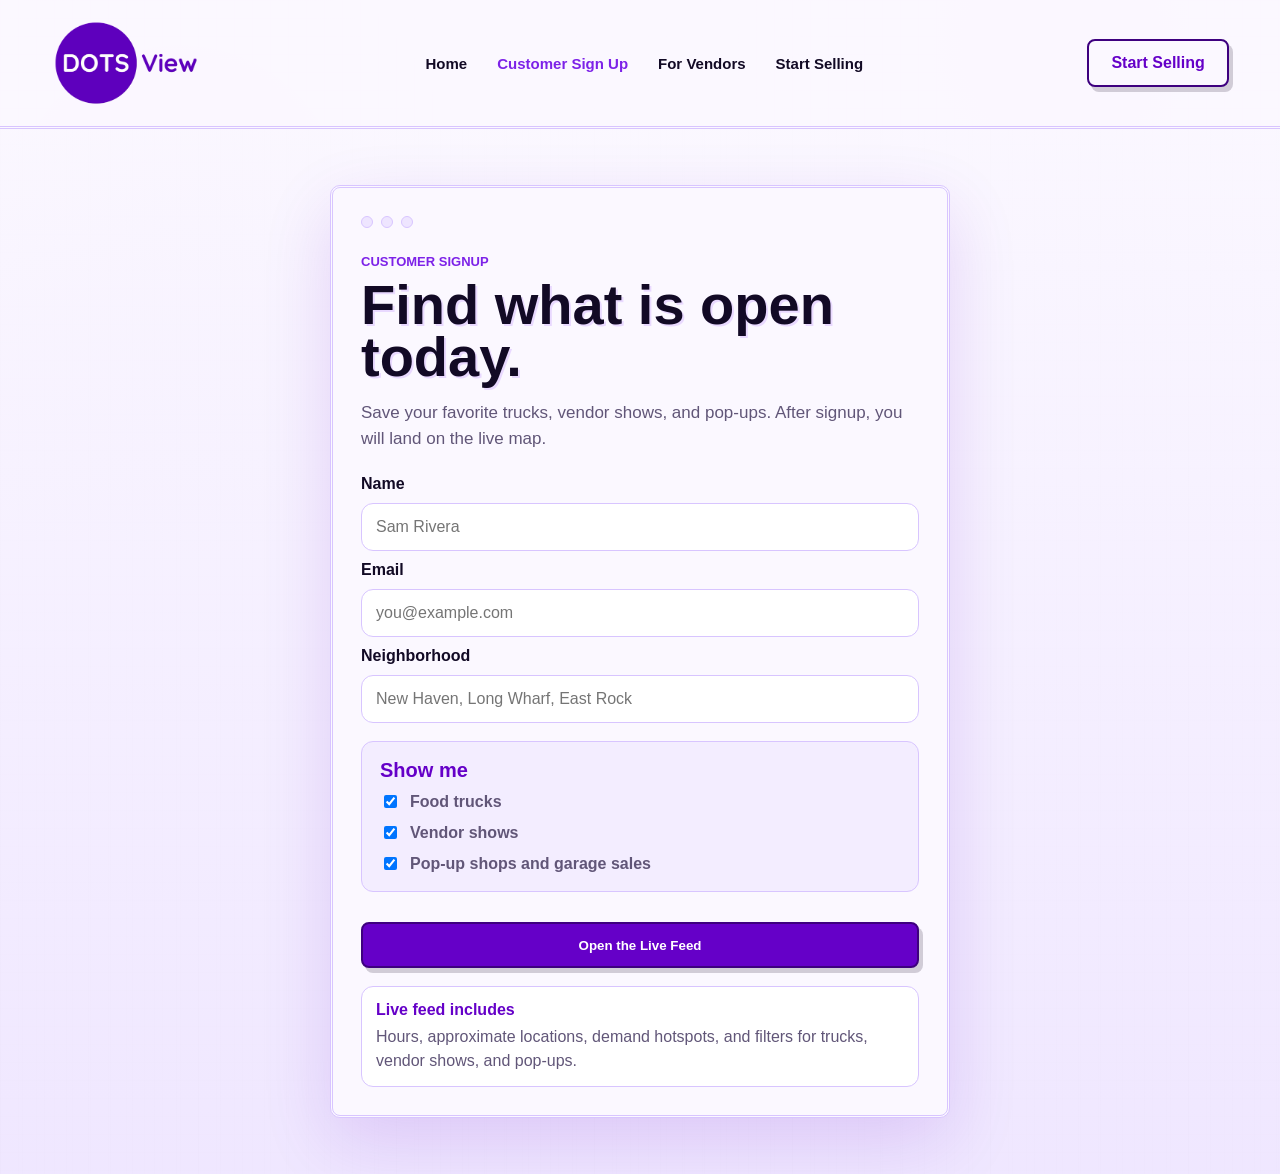
==== customer-signup.html @ 5122e617 "Add files via upload" ====
<!DOCTYPE html>
<html lang="en">
<head>
<meta charset="UTF-8">
<meta name="viewport" content="width=device-width, initial-scale=1.0">
<title>Customer Sign Up | Dots View</title>
<link rel="stylesheet" href="styles.css">
</head>
<body class="auth-page customer-signup-page">
<header>
<div class="wrap nav">
<a class="logo" href="index.html"><img src="logo.png" alt="Dots View logo"></a>
<nav>
<a href="index.html">Home</a>
<a class="active" href="customer-signup.html">Customer Sign Up</a>
<a href="vendor.html">For Vendors</a>
<a href="list-your-truck.html">Start Selling</a>
</nav>
<a class="btn" href="list-your-truck.html">Start Selling</a>
</div>
</header>

<main class="auth-shell customer-shell">
<section class="signin-window customer-window" aria-labelledby="customer-title">
<div class="window-bar">
<span></span>
<span></span>
<span></span>
</div>
<p class="eyebrow">Customer Signup</p>
<h1 id="customer-title">Find what is open today.</h1>
<p class="lead">Save your favorite trucks, vendor shows, and pop-ups. After signup, you will land on the live map.</p>

<form class="signin-form" action="livefeed.html" method="get">
<label for="customer-name">Name</label>
<input id="customer-name" name="customer-name" type="text" placeholder="Sam Rivera" required>

<label for="email">Email</label>
<input id="email" name="email" type="email" placeholder="you@example.com" required>

<label for="home-area">Neighborhood</label>
<input id="home-area" name="home-area" type="text" placeholder="New Haven, Long Wharf, East Rock">

<div class="form-section customer-prefs">
<h2>Show me</h2>
<label class="checkline"><input type="checkbox" name="wants-trucks" checked>Food trucks</label>
<label class="checkline"><input type="checkbox" name="wants-shows" checked>Vendor shows</label>
<label class="checkline"><input type="checkbox" name="wants-popups" checked>Pop-up shops and garage sales</label>
</div>

<button class="btn primary btn-block" type="submit">Open the Live Feed</button>
</form>

<div class="customer-preview">
<strong>Live feed includes</strong>
<span>Hours, approximate locations, demand hotspots, and filters for trucks, vendor shows, and pop-ups.</span>
</div>
</section>
</main>
</body>
</html>
---- styles.css ----
:root {
  --purple: #6500c8;
  --purple-2: #9c4dff;
  --ink: #120a25;
  --muted: #615678;
  --soft: #f7f2ff;
  --panel: #fff;
  --panel-soft: #eee5ff;
  --line: #d8c5ff;
  --cream: #fbf8ff;
  --green: #4b1fac;
  --lavender: #b185ff;
  --red: #7d22e8;
  --shadow-purple: rgba(101, 0, 200, .14);
  --shadow-dark: rgba(18, 10, 37, .18);
}

* { box-sizing: border-box; }
html { scroll-behavior: smooth; }
body {
  margin: 0;
  font-family: "Trebuchet MS", Arial, -apple-system, BlinkMacSystemFont, "Segoe UI", sans-serif;
  background:
    radial-gradient(circle at 14% 18%, rgba(101, 0, 200, .075), transparent 24%),
    radial-gradient(circle at 83% 4%, rgba(156, 77, 255, .08), transparent 28%),
    linear-gradient(90deg, rgba(18, 10, 37, .025) 1px, transparent 1px),
    linear-gradient(rgba(18, 10, 37, .02) 1px, transparent 1px),
    var(--soft);
  background-size: auto, auto, 18px 18px, 18px 18px, auto;
  color: var(--ink);
  overflow-x: hidden;
}
a {
  color: inherit;
  text-decoration: none;
}
.wrap {
  width: min(1180px, 92%);
  margin: auto;
}

header {
  position: sticky;
  top: 0;
  z-index: 10;
  background: rgba(251, 248, 255, .96);
  border-bottom: 3px double var(--line);
  padding: 18px 0;
}
.nav {
  display: flex;
  align-items: center;
  justify-content: space-between;
  gap: 24px;
}
.nav-actions {
  display: flex;
  align-items: center;
  gap: 10px;
}
.brand,
.logo,
.wordmark {
  display: flex;
  align-items: center;
}
.wordmark {
  color: var(--purple);
  font-size: 24px;
  font-weight: 900;
  letter-spacing: .04em;
  text-transform: uppercase;
}
.brand img,
.logo img {
  width: 150px;
  height: auto;
  display: block;
}
nav {
  display: flex;
  align-items: center;
  gap: 30px;
  color: var(--ink);
  font-size: 15px;
  font-weight: 700;
}
nav a {
  color: inherit;
  transition: color .2s ease;
}
nav a:hover,
nav a.active {
  color: var(--red);
}

.btn,
.cta,
.follow {
  display: inline-flex;
  align-items: center;
  justify-content: center;
  min-height: 46px;
  background: var(--purple);
  color: white;
  border: 2px solid #3e007f;
  border-radius: 8px;
  padding: 14px 22px;
  font-weight: 800;
  line-height: 1;
  box-shadow: 4px 5px 0 rgba(18, 10, 37, .18);
  transition: transform .2s ease, box-shadow .2s ease, background .2s ease;
}
.btn:hover,
.cta:hover,
.follow:hover {
  transform: translateY(-2px);
  box-shadow: 5px 7px 0 rgba(18, 10, 37, .16);
}
.btn:not(.primary) {
  background: var(--cream);
  color: var(--purple);
}
.actions {
  display: flex;
  flex-wrap: wrap;
  gap: 12px;
  margin-top: 28px;
}
.actions-center {
  justify-content: center;
}
.actions-left {
  justify-content: flex-start;
}

.hero {
  padding: 60px 0;
  background:
    linear-gradient(180deg, rgba(251, 248, 255, .96), rgba(238, 229, 255, .76)),
    repeating-linear-gradient(45deg, rgba(101, 0, 200, .04) 0 1px, transparent 1px 12px);
  border-bottom: 3px double var(--line);
}
.home-page .hero {
  text-align: center;
}
.grid,
.product {
  display: grid;
  grid-template-columns: 1.3fr .7fr;
  gap: 30px;
  align-items: start;
}
h1 {
  margin: 0;
  font-size: clamp(50px, 7vw, 68px);
  line-height: .92;
  font-weight: 900;
  letter-spacing: 0;
  text-shadow: 2px 2px 0 rgba(156, 77, 255, .18);
}
h1 span,
.grad {
  color: var(--red);
}
.lead {
  max-width: 650px;
  margin: 18px auto 0;
  color: var(--muted);
  font-size: 20px;
  line-height: 1.5;
}
.vendor-page .lead {
  margin-left: 0;
}
.badge {
  display: inline-flex;
  align-items: center;
  gap: 8px;
  margin-bottom: 20px;
  padding: 9px 14px;
  border: 2px solid var(--line);
  border-radius: 999px;
  background: var(--cream);
  color: var(--muted);
  font-size: 13px;
  font-weight: 800;
  box-shadow: 0 12px 34px var(--shadow-purple);
}
.pulse {
  width: 8px;
  height: 8px;
  border-radius: 50%;
  background: var(--green);
  box-shadow: 0 0 18px rgba(101, 0, 200, .55);
}

.cards,
.home-card-grid,
.band-grid {
  display: grid;
  gap: 18px;
}
.cards,
.home-card-grid {
  grid-template-columns: repeat(3, 1fr);
  margin-top: 25px;
}
.vendor-page .cards {
  grid-template-columns: repeat(4, minmax(0, 1fr));
}
.card {
  background: var(--cream);
  border: 2px solid var(--line);
  border-radius: 8px;
  padding: 24px;
  text-align: left;
  box-shadow: 7px 8px 0 rgba(18, 10, 37, .075);
}
.card:nth-child(2n) {
  transform: rotate(-.35deg);
}
.card:nth-child(3n) {
  transform: rotate(.35deg);
  background: #f4edff;
}
.card h2,
.card h3 {
  margin: 0 0 10px;
  font-weight: 900;
}
.card p {
  margin: 0;
  color: var(--muted);
  line-height: 1.6;
}
.price {
  display: inline-block;
  margin-top: 10px;
  background: var(--green);
  color: white;
  padding: 10px 14px;
  border-radius: 10px;
  font-weight: 900;
}
.plan-note {
  margin: 12px 0 0;
  color: var(--red);
  font-weight: 900;
}
ul {
  padding-left: 18px;
  line-height: 1.8;
}
.btn-block {
  display: flex;
  width: 100%;
  margin-top: 20px;
}

.auth-shell {
  min-height: calc(100vh - 83px);
  display: grid;
  place-items: center;
  padding: 56px 0;
  background:
    linear-gradient(180deg, rgba(251, 248, 255, .94), rgba(238, 229, 255, .86)),
    repeating-linear-gradient(90deg, rgba(18, 10, 37, .035) 0 1px, transparent 1px 22px);
}
.signin-window {
  width: min(520px, 92%);
  background: var(--cream);
  border: 3px double var(--line);
  border-radius: 10px;
  padding: 28px;
  box-shadow: 0 24px 70px var(--shadow-purple);
}
.window-bar {
  display: flex;
  gap: 8px;
  margin-bottom: 26px;
}
.window-bar span {
  width: 12px;
  height: 12px;
  border-radius: 50%;
  background: var(--panel-soft);
  border: 1px solid var(--line);
}
.eyebrow {
  margin: 0 0 10px;
  color: var(--red);
  font-size: 13px;
  font-weight: 900;
  text-transform: uppercase;
}
.signin-window h1,
.profile-hero h1 {
  font-size: clamp(40px, 6vw, 56px);
}
.signin-window .lead,
.profile-hero .lead {
  margin-left: 0;
  font-size: 17px;
}
.signin-form {
  display: grid;
  gap: 10px;
  margin-top: 24px;
}
.signin-form label {
  font-weight: 900;
}
.signin-form input[type="email"],
.signin-form input[type="password"],
.signin-form input[type="text"],
.signin-form input[type="tel"],
.signin-form select,
.signin-form textarea {
  width: 100%;
  border: 1px solid var(--line);
  border-radius: 12px;
  font: inherit;
  background: white;
  color: var(--ink);
}
.signin-form input[type="email"],
.signin-form input[type="password"],
.signin-form input[type="text"],
.signin-form input[type="tel"],
.signin-form select {
  min-height: 48px;
  padding: 0 14px;
}
.signin-form textarea {
  min-height: 112px;
  padding: 12px 14px;
  resize: vertical;
}
.form-row,
.checkline {
  display: flex;
  align-items: center;
  gap: 10px;
}
.form-row {
  justify-content: space-between;
  color: var(--muted);
  font-size: 14px;
  font-weight: 800;
}
.form-row a {
  color: var(--purple);
}
.auth-note {
  display: grid;
  gap: 4px;
  margin-top: 18px;
  border: 2px dashed rgba(101, 0, 200, .25);
  border-radius: 8px;
  background: var(--panel-soft);
  padding: 14px;
}
.auth-note span,
.auth-switch {
  color: var(--muted);
}
.auth-switch {
  margin: 18px 0 0;
  text-align: center;
  font-weight: 800;
}
.auth-switch a {
  color: var(--red);
}
.customer-shell {
  align-items: start;
}
.customer-window {
  width: min(620px, 92%);
}
.customer-prefs {
  margin-top: 8px;
}
.customer-prefs .checkline {
  color: var(--muted);
  font-weight: 900;
}
.customer-preview {
  display: grid;
  gap: 6px;
  margin-top: 18px;
  padding: 14px;
  border: 1px solid var(--line);
  border-radius: 12px;
  background: white;
}
.customer-preview strong {
  color: var(--purple);
}
.customer-preview span {
  color: var(--muted);
  line-height: 1.45;
}
.list-truck-shell {
  align-items: start;
}
.list-truck-window {
  width: min(920px, 92%);
}
.list-truck-form {
  gap: 18px;
}
.form-section {
  display: grid;
  gap: 12px;
  padding: 18px;
  background: rgba(238, 229, 255, .58);
  border: 1px solid var(--line);
  border-radius: 12px;
}
.form-section h2 {
  margin: 0;
  color: var(--purple);
  font-size: 20px;
  line-height: 1;
}
.form-grid {
  display: grid;
  grid-template-columns: repeat(2, minmax(0, 1fr));
  gap: 12px 14px;
}
.form-grid > div {
  display: grid;
  gap: 8px;
}
.agreement {
  align-items: flex-start;
  padding: 14px;
  background: var(--cream);
  border: 1px dashed rgba(101, 0, 200, .28);
  border-radius: 12px;
  color: var(--muted);
  font-size: 14px;
  line-height: 1.45;
}
.type-grid {
  display: grid;
  grid-template-columns: repeat(3, 1fr);
  gap: 12px;
}
.type-card {
  position: relative;
  display: grid;
  gap: 7px;
  min-height: 142px;
  padding: 16px;
  border: 1px solid var(--line);
  border-radius: 12px;
  background: white;
  cursor: pointer;
  box-shadow: 0 10px 24px rgba(18, 10, 37, .06);
}
.type-card input {
  position: absolute;
  inset: 12px 12px auto auto;
}
.type-card:has(input:checked) {
  border-color: var(--purple);
  box-shadow: 0 0 0 3px rgba(101, 0, 200, .12), 0 14px 30px rgba(101, 0, 200, .12);
}
.type-dot,
.legend-dot {
  display: inline-block;
  width: 18px;
  height: 18px;
  border-radius: 50%;
  border: 2px solid white;
  box-shadow: 0 4px 10px rgba(18, 10, 37, .18);
}
.type-card strong {
  color: var(--ink);
  font-size: 18px;
}
.type-card small {
  color: var(--muted);
  line-height: 1.45;
}
.truck-type .type-dot,
.truck-dot { background: var(--purple); }
.show-type .type-dot,
.show-dot { background: #b185ff; }
.popup-type .type-dot,
.popup-dot {
  background: white;
  border-color: #d7c8f5;
}
.profile-shell {
  padding: 56px 0;
}
.profile-hero {
  display: grid;
  grid-template-columns: 1fr 280px;
  gap: 24px;
  align-items: center;
  margin-bottom: 24px;
}
.status-panel {
  background: var(--cream);
  border: 2px solid var(--line);
  border-radius: 8px;
  padding: 24px;
  box-shadow: 0 12px 40px var(--shadow-purple);
}
.status-panel strong,
.status-panel span {
  display: block;
}
.status-panel span {
  margin-top: 8px;
  color: var(--muted);
}
.status-dot {
  width: 18px;
  height: 18px;
  border-radius: 50%;
  margin-bottom: 18px;
  background: var(--purple-2);
  box-shadow: 0 0 0 10px rgba(156, 77, 255, .14);
}
.live-dot {
  background: var(--purple-2);
  animation: pulseDot 1.8s ease-in-out infinite;
  box-shadow: 0 0 0 10px rgba(156, 77, 255, .14), 0 0 28px rgba(156, 77, 255, .45);
}
.profile-grid {
  display: grid;
  grid-template-columns: 1.2fr 1.5fr 1fr 1fr;
  gap: 18px;
}
.profile-list {
  margin-top: 16px;
}
.signed-output {
  display: grid;
  gap: 12px;
  margin-top: 14px;
}
.signed-output div {
  display: grid;
  gap: 4px;
  padding: 12px;
  border-radius: 12px;
  background: var(--panel-soft);
}
.signed-output span {
  color: var(--muted);
}
.metric {
  margin: 8px 0;
  color: var(--red);
  font-size: 44px;
  font-weight: 900;
}
.profile-feature {
  margin-top: 24px;
}
.food-photo {
  min-height: 170px;
  margin-bottom: 18px;
  border: 8px solid #fbf8ff;
  border-radius: 6px;
  background:
    radial-gradient(circle at 35% 42%, #d9c2ff 0 9%, transparent 10%),
    radial-gradient(circle at 52% 46%, #6500c8 0 8%, transparent 9%),
    radial-gradient(circle at 67% 41%, #9c4dff 0 7%, transparent 8%),
    linear-gradient(155deg, rgba(18, 10, 37, .14), transparent 36%),
    linear-gradient(35deg, #4a1397, #b185ff 48%, #25104f);
  box-shadow: inset 0 0 45px rgba(18, 10, 37, .22);
}
.pro-hero {
  grid-template-columns: 1fr 340px;
}
.vendor-map-section {
  margin: 28px 0;
}
.vendor-map-head {
  margin-bottom: 18px;
}
.vendor-map {
  min-height: 540px;
  position: relative;
  overflow: hidden;
  border: 1px solid var(--line);
  border-radius: 18px;
  box-shadow: 0 18px 58px var(--shadow-purple);
}
.real-map {
  background:
    radial-gradient(circle at 18% 24%, rgba(156, 77, 255, .12), transparent 18%),
    radial-gradient(circle at 74% 34%, rgba(101, 0, 200, .10), transparent 20%),
    linear-gradient(25deg, transparent 0 42%, rgba(255, 255, 255, .78) 42% 45%, transparent 45% 100%),
    linear-gradient(115deg, transparent 0 30%, rgba(255, 255, 255, .72) 30% 33%, transparent 33% 100%),
    linear-gradient(90deg, rgba(78, 68, 108, .12) 1px, transparent 1px),
    linear-gradient(rgba(78, 68, 108, .12) 1px, transparent 1px),
    #eeeaf7;
  background-size: auto, auto, auto, auto, 72px 72px, 72px 72px, auto;
}
.waterway {
  position: absolute;
  left: -14%;
  right: -12%;
  bottom: -9%;
  height: 230px;
  background:
    repeating-linear-gradient(-8deg, rgba(255, 255, 255, .22) 0 2px, transparent 2px 18px),
    linear-gradient(135deg, rgba(90, 171, 214, .72), rgba(114, 123, 210, .66));
  border-top: 12px solid rgba(255, 255, 255, .78);
  border-radius: 52% 48% 0 0;
  transform: rotate(-4deg);
  box-shadow: inset 0 18px 42px rgba(255, 255, 255, .18);
}
.beach-strip {
  position: absolute;
  left: -3%;
  right: -2%;
  bottom: 28%;
  height: 50px;
  display: flex;
  align-items: center;
  padding-left: 13%;
  background:
    repeating-linear-gradient(0deg, rgba(255, 255, 255, .22) 0 1px, transparent 1px 9px),
    linear-gradient(90deg, #f1e3b7, #fff2cb 48%, #e7d49e);
  border-top: 2px solid rgba(126, 98, 46, .16);
  border-bottom: 2px solid rgba(126, 98, 46, .16);
  color: rgba(61, 46, 88, .68);
  font-size: 12px;
  font-weight: 900;
  text-transform: uppercase;
  transform: rotate(-4deg);
  letter-spacing: .04em;
}
.harbor-label {
  position: absolute;
  right: 11%;
  bottom: 9%;
  color: rgba(255, 255, 255, .84);
  font-size: 15px;
  font-weight: 900;
  text-transform: uppercase;
  transform: rotate(-6deg);
  letter-spacing: .04em;
  text-shadow: 0 2px 10px rgba(18, 10, 37, .24);
}
.pier {
  position: absolute;
  width: 84px;
  height: 13px;
  background: rgba(68, 55, 92, .55);
  border: 2px solid rgba(255, 255, 255, .55);
  border-radius: 999px;
  transform-origin: left center;
}
.pier-a {
  left: 22%;
  bottom: 24%;
  transform: rotate(16deg);
}
.pier-b {
  right: 24%;
  bottom: 22%;
  transform: rotate(-18deg);
}
.park {
  position: absolute;
  display: grid;
  place-items: center;
  min-width: 130px;
  min-height: 72px;
  border-radius: 18px;
  background: rgba(116, 100, 186, .18);
  color: #34235e;
  font-size: 12px;
  font-weight: 900;
  border: 1px solid rgba(101, 0, 200, .14);
}
.park-a { left: 9%; top: 17%; }
.park-b { right: 10%; bottom: 34%; }
.road {
  position: absolute;
  background: rgba(255, 255, 255, .90);
  border: 1px solid rgba(18, 10, 37, .08);
  box-shadow: 0 0 0 5px rgba(255, 255, 255, .28);
}
.road-main {
  left: -4%;
  right: -4%;
  top: 43%;
  height: 34px;
  transform: rotate(-4deg);
}
.road-cross {
  top: -8%;
  bottom: -8%;
  left: 46%;
  width: 32px;
  transform: rotate(9deg);
}
.road-diagonal {
  left: 8%;
  right: 10%;
  top: 59%;
  height: 28px;
  transform: rotate(18deg);
}
.shore-road {
  position: absolute;
  left: 4%;
  right: 7%;
  bottom: 37%;
  height: 24px;
  background: rgba(255, 255, 255, .92);
  border: 1px solid rgba(18, 10, 37, .08);
  box-shadow: 0 0 0 5px rgba(255, 255, 255, .30);
  transform: rotate(-4deg);
}
.street-label {
  position: absolute;
  color: rgba(18, 10, 37, .54);
  font-size: 12px;
  font-weight: 900;
  background: rgba(255, 255, 255, .65);
  border-radius: 999px;
  padding: 5px 9px;
}
.label-main { left: 20%; top: 40%; transform: rotate(-4deg); }
.label-river { right: 18%; bottom: 39%; transform: rotate(-4deg); }
.label-market { left: 49%; top: 18%; transform: rotate(99deg); }
.label-shore { left: 18%; bottom: 32%; transform: rotate(-4deg); }
.route-line {
  position: absolute;
  left: 22%;
  top: 30%;
  width: 47%;
  height: 32%;
  border: 5px solid rgba(101, 0, 200, .46);
  border-left-color: transparent;
  border-bottom-color: transparent;
  border-radius: 50%;
  animation: routeGlow 2.4s ease-in-out infinite;
}
.vendor-pin {
  position: absolute;
  width: 22px;
  height: 22px;
  border-radius: 50%;
  background: var(--purple);
  box-shadow: 0 0 0 10px rgba(101, 0, 200, .14), 0 0 28px rgba(101, 0, 200, .55);
  animation: float 3s ease-in-out infinite alternate;
}
.vendor-pin span {
  position: absolute;
  left: 28px;
  top: -11px;
  white-space: nowrap;
  background: white;
  border: 1px solid var(--line);
  border-radius: 999px;
  padding: 8px 11px;
  font-size: 12px;
  font-weight: 900;
}
.current { left: 29%; top: 48%; }
.next-stop { right: 27%; top: 35%; background: var(--purple-2); animation-delay: .8s; }
.hotspot {
  position: absolute;
  display: grid;
  gap: 3px;
  min-width: 104px;
  border: 1px solid rgba(101, 0, 200, .28);
  border-radius: 14px;
  background: rgba(255, 255, 255, .88);
  padding: 10px 12px;
  box-shadow: 0 16px 34px rgba(18, 10, 37, .12);
  animation: hotspotRise 4s ease-in-out infinite alternate;
}
.hotspot strong {
  color: var(--purple);
  font-size: 22px;
}
.hotspot span {
  color: var(--muted);
  font-size: 12px;
  font-weight: 800;
}
.hot-a { left: 10%; top: 28%; }
.hot-b { right: 11%; top: 47%; animation-delay: .9s; }
.hot-c { left: 55%; bottom: 18%; animation-delay: 1.5s; }
.map-panel {
  position: absolute;
  left: 22px;
  bottom: 22px;
  width: min(360px, calc(100% - 44px));
  background: rgba(255, 255, 255, .94);
  border: 1px solid var(--line);
  border-radius: 14px;
  padding: 16px;
  box-shadow: 0 16px 34px rgba(18, 10, 37, .12);
}
.map-panel strong,
.map-panel span {
  display: block;
}
.map-panel span {
  margin-top: 6px;
  color: var(--muted);
  line-height: 1.45;
}
.pro-grid {
  grid-template-columns: repeat(4, 1fr);
}

.phone {
  background: white;
  border: 8px solid #111;
  border-radius: 40px;
  padding: 15px;
  box-shadow: 0 20px 60px var(--shadow-dark);
}
.screen {
  min-height: 590px;
}
.notch {
  width: 80px;
  height: 18px;
  background: #111;
  border-radius: 0 0 12px 12px;
  margin: -15px auto 15px;
}
.box,
.search,
.truck {
  background: var(--panel-soft);
  border-radius: 14px;
  padding: 14px;
  margin-bottom: 12px;
}
.search {
  color: var(--muted);
  font-weight: 800;
}
.truck {
  background: white;
  border: 1px solid var(--line);
  box-shadow: 0 12px 30px var(--shadow-purple);
}
.truck-top,
.vendor-row {
  display: flex;
  align-items: center;
  gap: 12px;
}
.truck-top {
  justify-content: space-between;
}
.avatar {
  width: 48px;
  height: 48px;
  border-radius: 14px;
  background: var(--purple);
  color: white;
  display: grid;
  place-items: center;
  font-weight: 900;
}
.truck h3 {
  margin: 0;
}
.truck p {
  margin: 5px 0 0;
  color: var(--muted);
  font-size: 13px;
}
.chips {
  display: flex;
  flex-wrap: wrap;
  gap: 7px;
  margin-top: 12px;
}
.chip {
  padding: 8px 10px;
  border-radius: 999px;
  background: var(--panel-soft);
  color: var(--purple);
  font-size: 12px;
  font-weight: 800;
}
.follow {
  width: 100%;
  margin-top: 12px;
}

.map-card {
  min-height: 590px;
  position: relative;
  overflow: hidden;
  border: 1px solid var(--line);
  border-radius: 18px;
  background:
    radial-gradient(circle at 20% 22%, rgba(156, 77, 255, .12), transparent 18%),
    radial-gradient(circle at 76% 36%, rgba(101, 0, 200, .10), transparent 20%),
    linear-gradient(28deg, transparent 0 38%, rgba(255, 255, 255, .86) 38% 41%, transparent 41% 100%),
    linear-gradient(112deg, transparent 0 57%, rgba(255, 255, 255, .82) 57% 60%, transparent 60% 100%),
    linear-gradient(90deg, rgba(120, 126, 110, .13) 1px, transparent 1px),
    linear-gradient(rgba(120, 126, 110, .13) 1px, transparent 1px),
    #eef0e6;
  background-size: auto, auto, auto, auto, 58px 58px, 58px 58px, auto;
  box-shadow: 0 12px 40px var(--shadow-purple);
}
.map-card:before {
  content: "";
  position: absolute;
  inset: 8% 8% 24%;
  border: 8px solid rgba(255, 255, 255, .68);
  border-radius: 42% 58% 47% 53%;
  transform: rotate(-8deg);
}
.preview-water {
  position: absolute;
  left: -14%;
  right: -12%;
  bottom: -8%;
  height: 210px;
  background:
    repeating-linear-gradient(-8deg, rgba(255, 255, 255, .22) 0 2px, transparent 2px 18px),
    linear-gradient(135deg, rgba(90, 171, 214, .72), rgba(114, 123, 210, .66));
  border-top: 11px solid rgba(255, 255, 255, .76);
  border-radius: 52% 48% 0 0;
  transform: rotate(-4deg);
}
.preview-beach {
  position: absolute;
  left: -2%;
  right: -2%;
  bottom: 29%;
  height: 42px;
  display: flex;
  align-items: center;
  padding-left: 12%;
  background:
    repeating-linear-gradient(0deg, rgba(255, 255, 255, .22) 0 1px, transparent 1px 9px),
    linear-gradient(90deg, #f1e3b7, #fff2cb 48%, #e7d49e);
  color: rgba(61, 46, 88, .64);
  font-size: 12px;
  font-weight: 900;
  text-transform: uppercase;
  transform: rotate(-4deg);
  letter-spacing: .04em;
}
.preview-road {
  position: absolute;
  background: rgba(255, 255, 255, .90);
  border: 1px solid rgba(18, 10, 37, .08);
  box-shadow: 0 0 0 5px rgba(255, 255, 255, .26);
}
.preview-road-a {
  left: 7%;
  right: 8%;
  bottom: 37%;
  height: 24px;
  transform: rotate(-4deg);
}
.preview-road-b {
  top: -6%;
  bottom: 29%;
  left: 47%;
  width: 28px;
  transform: rotate(8deg);
}
.route {
  position: absolute;
  left: 12%;
  right: 12%;
  top: 18%;
  bottom: 18%;
  border: 3px solid rgba(101, 0, 200, .20);
  border-radius: 44% 56% 40% 60%;
  transform: rotate(15deg);
  animation: routeGlow 3s ease-in-out infinite;
}
.dot {
  position: absolute;
  width: 18px;
  height: 18px;
  border-radius: 50%;
  background: var(--purple);
  box-shadow: 0 0 0 10px rgba(101, 0, 200, .12), 0 0 26px rgba(101, 0, 200, .6);
  animation: float 4s ease-in-out infinite alternate;
}
.dot .label {
  position: absolute;
  left: 22px;
  top: -14px;
  white-space: nowrap;
  background: white;
  border: 1px solid var(--line);
  border-radius: 999px;
  padding: 8px 11px;
  font-size: 12px;
  font-weight: 900;
  box-shadow: 0 12px 30px rgba(18, 10, 37, .10);
}
.d1 { left: 18%; top: 22%; background: #9c4dff; box-shadow: 0 0 0 10px rgba(156, 77, 255, .14), 0 0 26px rgba(156, 77, 255, .5); }
.d2 { left: 62%; top: 18%; animation-delay: .7s; }
.d3 { left: 45%; top: 52%; background: #3b7cff; animation-delay: 1.1s; box-shadow: 0 0 0 10px rgba(59, 124, 255, .13), 0 0 26px rgba(59, 124, 255, .45); }
.d4 { left: 75%; top: 68%; background: #ff4fb8; animation-delay: 1.6s; box-shadow: 0 0 0 10px rgba(255, 79, 184, .13), 0 0 26px rgba(255, 79, 184, .45); }
.d5 { left: 24%; top: 75%; background: #b185ff; animation-delay: 2.1s; box-shadow: 0 0 0 10px rgba(177, 133, 255, .13), 0 0 26px rgba(177, 133, 255, .45); }
@keyframes float {
  to { transform: translate3d(12px, -18px, 0) scale(1.05); }
}
@keyframes pulseDot {
  50% { transform: scale(1.08); box-shadow: 0 0 0 14px rgba(156, 77, 255, .08), 0 0 36px rgba(156, 77, 255, .55); }
}
@keyframes routeGlow {
  50% { filter: drop-shadow(0 0 12px rgba(101, 0, 200, .48)); opacity: .82; }
}
@keyframes hotspotRise {
  to { transform: translateY(-8px); }
}
.map-ui {
  position: absolute;
  left: 22px;
  right: 22px;
  bottom: 22px;
  display: grid;
  grid-template-columns: repeat(3, 1fr);
  gap: 10px;
}
.map-ui div {
  background: rgba(255, 255, 255, .90);
  border: 1px solid var(--line);
  border-radius: 14px;
  padding: 14px;
  text-align: left;
}
.map-ui strong {
  display: block;
  font-size: 18px;
}
.map-ui span {
  color: var(--muted);
  font-size: 12px;
  font-weight: 800;
}

section.wrap {
  padding: 70px 0;
}
.section-head {
  max-width: 780px;
  margin: 0 auto 35px;
  text-align: center;
}
.section-head h2 {
  margin: 0 0 12px;
  font-size: clamp(36px, 5vw, 54px);
  line-height: 1;
  font-weight: 900;
}
.section-head p {
  margin: 0;
  color: var(--muted);
  font-size: 18px;
  line-height: 1.55;
}
.icon {
  width: 55px;
  height: 55px;
  border-radius: 8px;
  background: var(--green);
  color: white;
  display: grid;
  place-items: center;
  margin-bottom: 18px;
  font-size: 22px;
  font-weight: 900;
  box-shadow: 4px 4px 0 rgba(18, 10, 37, .16);
}
.feature {
  display: grid;
  grid-template-columns: 1fr 1fr;
  gap: 30px;
  align-items: center;
  background: var(--cream);
  border: 3px double var(--line);
  border-radius: 8px;
  padding: 30px;
  box-shadow: 8px 9px 0 rgba(18, 10, 37, .075);
}
.feature h2 {
  margin: 0 0 16px;
  font-size: clamp(36px, 5vw, 54px);
  line-height: 1;
}
.feature p,
.vendor-box p {
  color: var(--muted);
  line-height: 1.6;
}
.feature-list {
  margin-top: 24px;
}
.list {
  display: grid;
  gap: 12px;
}
.list div,
.vendor-box {
  background: var(--panel-soft);
  border: 1px solid rgba(18, 10, 37, .08);
  border-radius: 8px;
  padding: 16px 18px;
}
.list div {
  display: flex;
  justify-content: space-between;
  gap: 12px;
}
.vendor-box {
  padding: 24px;
}
.vendor-box h3 {
  margin-top: 0;
}

.band {
  background:
    repeating-linear-gradient(0deg, rgba(255, 255, 255, .05) 0 2px, transparent 2px 12px),
    linear-gradient(135deg, #250053, var(--purple-2));
  color: white;
  padding: 30px 0;
  border-top: 4px solid #170033;
  border-bottom: 4px solid #170033;
}
.band-grid {
  grid-template-columns: repeat(4, 1fr);
}
.band-item {
  background: rgba(251, 248, 255, .12);
  border: 1px solid rgba(251, 248, 255, .22);
  padding: 18px;
  border-radius: 8px;
}
.why {
  padding: 50px 0;
  background:
    linear-gradient(180deg, rgba(251, 248, 255, .92), rgba(247, 242, 255, .94)),
    repeating-linear-gradient(90deg, rgba(18, 10, 37, .03) 0 1px, transparent 1px 18px);
}
.why-title {
  text-align: center;
  font-size: 42px;
  color: var(--red);
}
.why-grid {
  display: grid;
  grid-template-columns: repeat(6, 1fr);
  gap: 16px;
}
.why-item {
  text-align: center;
  padding: 18px;
  border-bottom: 2px solid rgba(101, 0, 200, .12);
}
.why-item .icon {
  margin: auto;
}
.why-item p {
  color: var(--muted);
}
footer {
  padding: 38px 0;
  border-top: 3px double var(--line);
  color: var(--muted);
  text-align: center;
}

.livefeed-shell {
  padding: 46px 0 70px;
}
.livefeed-top {
  display: grid;
  grid-template-columns: 1fr auto;
  gap: 24px;
  align-items: end;
  margin-bottom: 22px;
}
.livefeed-top h1 {
  font-size: clamp(42px, 6vw, 64px);
}
.feed-filters {
  display: flex;
  flex-wrap: wrap;
  justify-content: flex-end;
  gap: 10px;
}
.feed-filters label {
  display: inline-flex;
  align-items: center;
  gap: 8px;
  min-height: 42px;
  padding: 10px 12px;
  border: 1px solid var(--line);
  border-radius: 999px;
  background: white;
  color: var(--ink);
  font-size: 14px;
  font-weight: 900;
  box-shadow: 0 12px 26px rgba(18, 10, 37, .07);
  cursor: pointer;
}
.feed-filters input {
  accent-color: var(--purple);
}
.live-map {
  position: relative;
  min-height: 680px;
  overflow: hidden;
  border: 1px solid var(--line);
  border-radius: 18px;
  background:
    linear-gradient(32deg, transparent 0 36%, rgba(255, 255, 255, .88) 36% 39%, transparent 39% 100%),
    linear-gradient(118deg, transparent 0 58%, rgba(255, 255, 255, .84) 58% 61%, transparent 61% 100%),
    linear-gradient(90deg, rgba(78, 68, 108, .10) 1px, transparent 1px),
    linear-gradient(rgba(78, 68, 108, .10) 1px, transparent 1px),
    #eeedf4;
  background-size: auto, auto, 70px 70px, 70px 70px, auto;
  box-shadow: 0 18px 58px var(--shadow-purple);
}
.lf-water {
  position: absolute;
  left: -12%;
  right: -8%;
  bottom: -12%;
  height: 230px;
  background:
    repeating-linear-gradient(-8deg, rgba(255, 255, 255, .24) 0 2px, transparent 2px 18px),
    linear-gradient(135deg, rgba(91, 173, 216, .72), rgba(122, 132, 214, .66));
  border-top: 10px solid rgba(255, 255, 255, .76);
  border-radius: 54% 46% 0 0;
  transform: rotate(-4deg);
}
.lf-beach {
  position: absolute;
  left: -3%;
  right: -2%;
  bottom: 28%;
  height: 42px;
  display: flex;
  align-items: center;
  padding-left: 11%;
  background:
    repeating-linear-gradient(0deg, rgba(255, 255, 255, .22) 0 1px, transparent 1px 8px),
    linear-gradient(90deg, #efe1b6, #fff3cc 48%, #dfcf9d);
  border-top: 2px solid rgba(126, 98, 46, .14);
  border-bottom: 2px solid rgba(126, 98, 46, .14);
  color: rgba(61, 46, 88, .62);
  font-size: 12px;
  font-weight: 900;
  letter-spacing: .04em;
  text-transform: uppercase;
  transform: rotate(-4deg);
}
.terrain {
  position: absolute;
  border-radius: 42% 58% 48% 52%;
  background:
    radial-gradient(circle at 22% 30%, rgba(255, 255, 255, .30), transparent 16%),
    radial-gradient(circle at 62% 68%, rgba(101, 0, 200, .10), transparent 22%),
    rgba(159, 147, 194, .16);
  border: 1px solid rgba(101, 0, 200, .08);
}
.terrain-a {
  width: 260px;
  height: 150px;
  left: 5%;
  top: 8%;
  transform: rotate(-11deg);
}
.terrain-b {
  width: 230px;
  height: 126px;
  right: 7%;
  top: 13%;
  transform: rotate(12deg);
}
.terrain-c {
  width: 320px;
  height: 132px;
  left: 31%;
  bottom: 20%;
  transform: rotate(-5deg);
}
.lf-park {
  position: absolute;
  display: grid;
  place-items: center;
  min-width: 138px;
  min-height: 78px;
  border-radius: 16px;
  background: rgba(116, 100, 186, .17);
  border: 1px solid rgba(101, 0, 200, .14);
  color: #34235e;
  font-size: 12px;
  font-weight: 900;
}
.lf-park-a { left: 10%; top: 18%; }
.lf-park-b { right: 14%; bottom: 28%; }
.tree-cluster {
  position: absolute;
  display: flex;
  gap: 8px;
  align-items: end;
  z-index: 1;
}
.tree-cluster span {
  width: 20px;
  height: 27px;
  border-radius: 50% 50% 44% 44%;
  background: linear-gradient(145deg, #5c4aa0, #2f245d);
  border: 2px solid rgba(255, 255, 255, .68);
  box-shadow: 0 8px 13px rgba(18, 10, 37, .14);
}
.tree-cluster span:nth-child(2n) {
  width: 16px;
  height: 22px;
  background: linear-gradient(145deg, #7b6ac0, #41317b);
}
.tree-cluster span:nth-child(3n) {
  transform: translateY(4px);
}
.trees-a { left: 13%; top: 29%; }
.trees-b { right: 20%; top: 25%; }
.trees-c { right: 9%; bottom: 42%; }
.lf-road {
  position: absolute;
  background: rgba(255, 255, 255, .92);
  border: 1px solid rgba(18, 10, 37, .08);
  box-shadow: 0 0 0 5px rgba(255, 255, 255, .28);
}
.lf-road-main {
  left: -5%;
  right: -5%;
  top: 42%;
  height: 34px;
  transform: rotate(-3deg);
}
.lf-road-cross {
  top: -8%;
  bottom: -2%;
  left: 47%;
  width: 32px;
  transform: rotate(8deg);
}
.lf-road-shore {
  left: 3%;
  right: 7%;
  bottom: 31%;
  height: 26px;
  transform: rotate(-4deg);
}
.lf-road-diag {
  left: 7%;
  right: 12%;
  top: 61%;
  height: 28px;
  transform: rotate(18deg);
}
.lf-label {
  position: absolute;
  padding: 5px 9px;
  border-radius: 999px;
  background: rgba(255, 255, 255, .70);
  color: rgba(18, 10, 37, .54);
  font-size: 12px;
  font-weight: 900;
}
.lf-label-main { left: 24%; top: 39%; transform: rotate(-3deg); }
.lf-label-cross { left: 50%; top: 22%; transform: rotate(98deg); }
.lf-label-shore { left: 15%; bottom: 25%; transform: rotate(-4deg); }
.demand-hotspot {
  position: absolute;
  left: 36%;
  top: 34%;
  width: 210px;
  height: 118px;
  display: grid;
  place-content: center;
  gap: 4px;
  text-align: center;
  border-radius: 50%;
  background: radial-gradient(circle, rgba(177, 133, 255, .38), rgba(101, 0, 200, .10) 58%, transparent 72%);
  color: var(--ink);
  animation: hotspotRise 4s ease-in-out infinite alternate;
}
.demand-hotspot strong {
  font-size: 14px;
}
.demand-hotspot span {
  max-width: 150px;
  color: var(--muted);
  font-size: 12px;
  font-weight: 800;
}
.map-marker {
  position: absolute;
  display: grid;
  place-items: center;
  width: 44px;
  height: 44px;
  border: 0;
  background: transparent;
  padding: 0;
  cursor: pointer;
  transition: transform .2s ease, opacity .2s ease;
  z-index: 2;
}
.map-marker:hover {
  transform: translateY(-3px);
  z-index: 5;
}
.marker-icon {
  display: flex;
  align-items: center;
  justify-content: center;
  position: relative;
  width: 42px;
  height: 42px;
  border-radius: 50% 50% 50% 12px;
  transform: rotate(-45deg);
  color: white;
  border: 3px solid white;
  box-shadow: 0 9px 0 rgba(18, 10, 37, .12), 0 16px 28px rgba(18, 10, 37, .22);
  font-weight: 900;
  font-size: 15px;
}
.marker-icon::after {
  content: attr(data-letter);
  transform: rotate(45deg);
}
.marker-card {
  position: absolute;
  left: 44px;
  top: -10px;
  display: none;
  min-width: 220px;
  padding: 10px 12px;
  border: 1px solid var(--line);
  border-radius: 12px;
  background: rgba(255, 255, 255, .96);
  text-align: left;
  box-shadow: 0 16px 34px rgba(18, 10, 37, .15);
}
.map-marker:hover .marker-card,
.map-marker:focus .marker-card,
.map-marker:focus-visible .marker-card {
  display: grid;
  gap: 3px;
}
.marker-card strong,
.marker-card small,
.marker-card em {
  display: block;
}
.marker-card small {
  color: var(--muted);
  font-weight: 800;
}
.marker-card em {
  color: var(--ink);
  font-size: 12px;
  font-style: normal;
  font-weight: 900;
  line-height: 1.35;
}
.marker-truck .marker-icon { background: linear-gradient(145deg, var(--purple), #3f0084); }
.marker-show .marker-icon { background: linear-gradient(145deg, #b185ff, #7d22e8); }
.marker-popup .marker-icon {
  background: linear-gradient(145deg, white, #eee5ff);
  color: var(--purple);
  border-color: #d8c5ff;
}
.m1 { left: 24%; top: 38%; }
.m2 { left: 58%; top: 24%; }
.m3 { left: 43%; top: 48%; }
.m4 { right: 18%; bottom: 30%; }
.m5 { left: 18%; top: 24%; }
.m6 { right: 30%; top: 56%; }
.map-marker.is-hidden {
  opacity: 0;
  pointer-events: none;
  transform: scale(.85);
}
.live-map-panel {
  position: absolute;
  left: 22px;
  bottom: 22px;
  display: grid;
  gap: 10px;
  width: min(260px, calc(100% - 44px));
  padding: 16px;
  border: 1px solid var(--line);
  border-radius: 14px;
  background: rgba(255, 255, 255, .94);
  box-shadow: 0 16px 34px rgba(18, 10, 37, .12);
}
.live-map-panel strong {
  font-size: 18px;
}
.live-map-panel div {
  display: flex;
  align-items: center;
  gap: 8px;
  color: var(--muted);
  font-weight: 900;
}

@media (max-width: 1000px) {
  nav { display: none; }
  .grid,
  .product,
  .cards,
  .home-card-grid,
  .band-grid,
  .why-grid,
  .profile-grid,
  .profile-hero,
  .feature,
  .form-grid,
  .type-grid,
  .livefeed-top {
    grid-template-columns: 1fr;
  }
  .feed-filters { justify-content: flex-start; }
  h1 { font-size: 50px; }
  .hero { padding: 48px 0; }
  .screen,
  .map-card,
  .vendor-map { min-height: 520px; }
}

@media (max-width: 640px) {
  header { padding: 14px 0; }
  .brand img,
  .logo img { width: 126px; }
  .cta { padding: 12px 14px; }
  .hero { text-align: left; }
  .lead { margin-left: 0; }
  .actions,
  .actions-center,
  .actions-left { justify-content: flex-start; }
  .btn,
  .cta { width: 100%; }
  .nav .cta { width: auto; }
  .nav-actions {
    width: 100%;
    flex-direction: column;
    align-items: stretch;
  }
  .nav-actions .btn {
    width: 100%;
  }
  .phone { border-width: 6px; }
  .map-ui { grid-template-columns: 1fr; }
  .vendor-map { min-height: 620px; }
  .beach-strip { bottom: 31%; padding-left: 9%; }
  .harbor-label { right: 8%; bottom: 12%; font-size: 12px; }
  .pier-a { left: 18%; bottom: 27%; }
  .pier-b { right: 17%; bottom: 25%; }
  .park-a { left: 7%; top: 14%; }
  .park-b { right: 6%; bottom: 37%; }
  .label-river { right: 9%; bottom: 42%; }
  .label-shore { left: 10%; bottom: 35%; }
  .hotspot,
  .map-panel {
    max-width: calc(100% - 32px);
  }
  .hot-a { left: 8%; top: 20%; }
  .hot-b { right: 8%; top: 43%; }
  .hot-c { left: 10%; bottom: 24%; }
  .feature { padding: 22px; }
  .live-map { min-height: 640px; }
  .demand-hotspot { left: 28%; top: 31%; }
  .marker-card {
    left: -70px;
    top: 48px;
  }
  .m1 { left: 19%; top: 40%; }
  .m2 { left: 60%; top: 20%; }
  .m3 { left: 42%; top: 48%; }
  .m4 { right: 14%; bottom: 34%; }
  .m5 { left: 13%; top: 23%; }
  .m6 { right: 22%; top: 57%; }
}
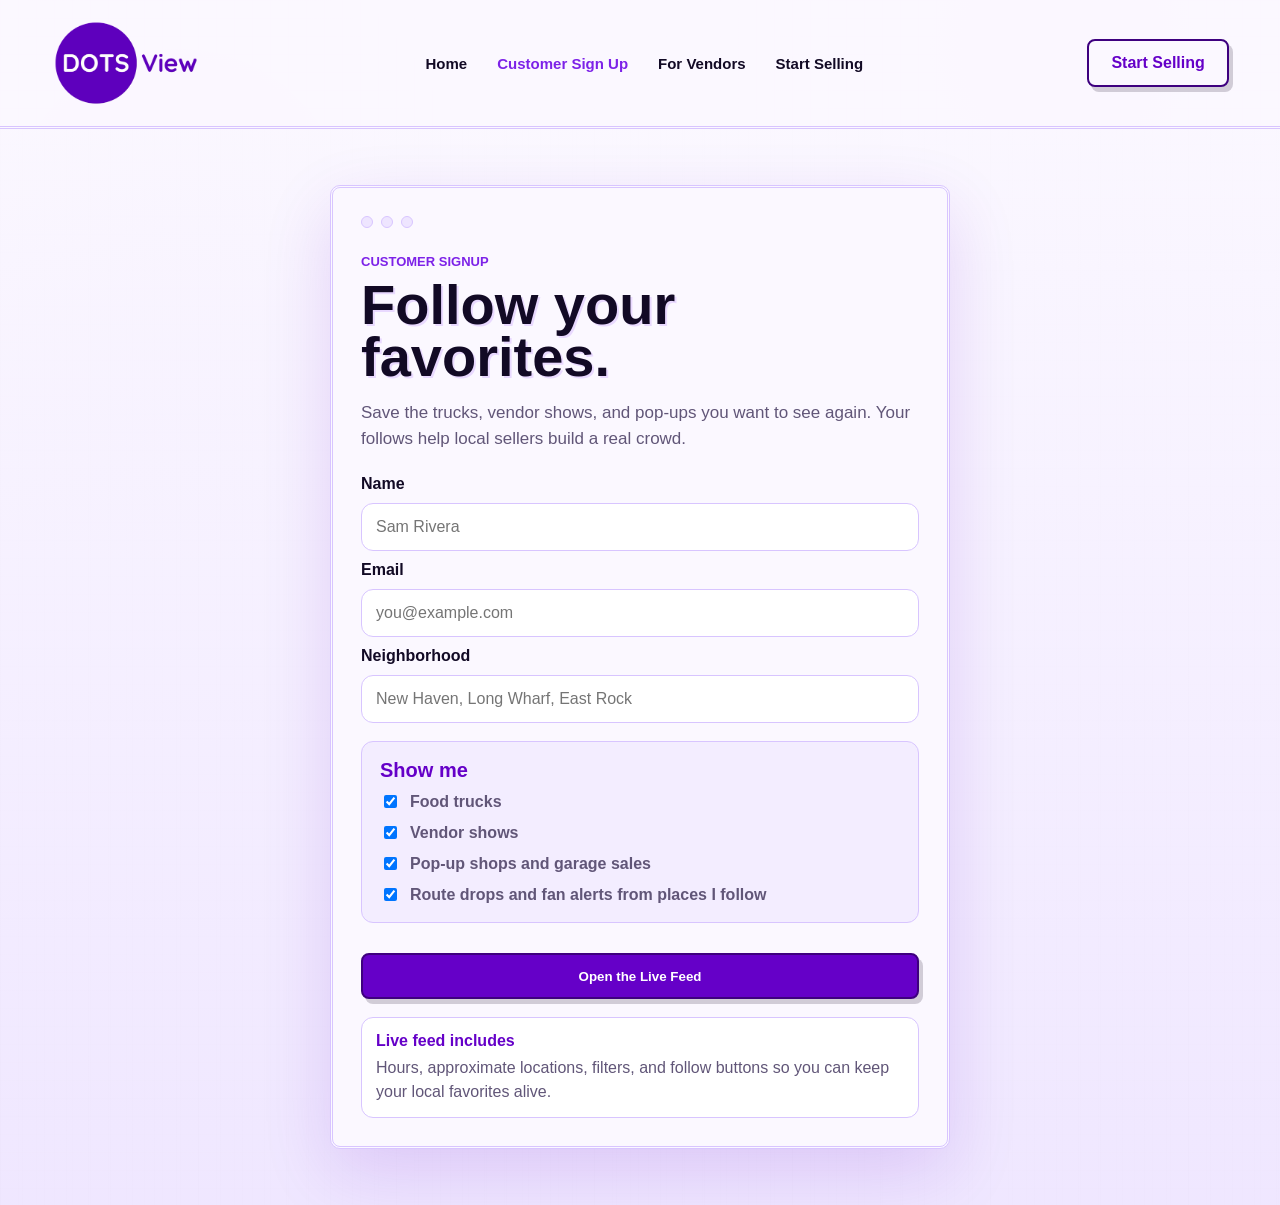
==== commit 00aff2ba: "Add files via upload" ====
--- a/customer-signup.html
+++ b/customer-signup.html
@@ -28,8 +28,8 @@
 <span></span>
 </div>
 <p class="eyebrow">Customer Signup</p>
-<h1 id="customer-title">Find what is open today.</h1>
-<p class="lead">Save your favorite trucks, vendor shows, and pop-ups. After signup, you will land on the live map.</p>
+<h1 id="customer-title">Follow your favorites.</h1>
+<p class="lead">Save the trucks, vendor shows, and pop-ups you want to see again. Your follows help local sellers build a real crowd.</p>
 
 <form class="signin-form" action="livefeed.html" method="get">
 <label for="customer-name">Name</label>
@@ -46,6 +46,7 @@
 <label class="checkline"><input type="checkbox" name="wants-trucks" checked>Food trucks</label>
 <label class="checkline"><input type="checkbox" name="wants-shows" checked>Vendor shows</label>
 <label class="checkline"><input type="checkbox" name="wants-popups" checked>Pop-up shops and garage sales</label>
+<label class="checkline"><input type="checkbox" name="wants-follow-alerts" checked>Route drops and fan alerts from places I follow</label>
 </div>
 
 <button class="btn primary btn-block" type="submit">Open the Live Feed</button>
@@ -53,7 +54,7 @@
 
 <div class="customer-preview">
 <strong>Live feed includes</strong>
-<span>Hours, approximate locations, demand hotspots, and filters for trucks, vendor shows, and pop-ups.</span>
+<span>Hours, approximate locations, filters, and follow buttons so you can keep your local favorites alive.</span>
 </div>
 </section>
 </main>
--- a/styles.css
+++ b/styles.css
@@ -243,6 +243,32 @@
   border-radius: 10px;
   font-weight: 900;
 }
+.pass-prices {
+  display: grid;
+  grid-template-columns: repeat(2, minmax(0, 1fr));
+  gap: 10px;
+  margin: 12px 0 0;
+}
+.pass-prices div {
+  border: 2px solid var(--line);
+  border-radius: 8px;
+  background: rgba(255, 255, 255, .68);
+  padding: 10px;
+}
+.pass-prices strong,
+.pass-prices span {
+  display: block;
+}
+.pass-prices strong {
+  color: var(--muted);
+  font-size: 13px;
+}
+.pass-prices span {
+  margin-top: 4px;
+  color: var(--purple);
+  font-size: 21px;
+  font-weight: 900;
+}
 .plan-note {
   margin: 12px 0 0;
   color: var(--red);
@@ -495,6 +521,9 @@
   background: white;
   border-color: #d7c8f5;
 }
+.fan-dot {
+  background: linear-gradient(145deg, #6500c8, #b185ff);
+}
 .profile-shell {
   padding: 56px 0;
 }
@@ -818,7 +847,7 @@
   line-height: 1.45;
 }
 .pro-grid {
-  grid-template-columns: repeat(4, 1fr);
+  grid-template-columns: repeat(5, 1fr);
 }
 
 .phone {
@@ -1413,6 +1442,29 @@
   font-size: 12px;
   font-weight: 800;
 }
+.hotspot-secondary {
+  left: auto;
+  right: 14%;
+  top: auto;
+  bottom: 25%;
+  width: 190px;
+  height: 108px;
+  background: radial-gradient(circle, rgba(255, 255, 255, .76), rgba(177, 133, 255, .24) 48%, transparent 72%);
+  animation-delay: 1.2s;
+}
+.support-route {
+  position: absolute;
+  left: 27%;
+  top: 43%;
+  width: 42%;
+  height: 34%;
+  border-top: 5px dashed rgba(101, 0, 200, .34);
+  border-right: 5px dashed rgba(101, 0, 200, .30);
+  border-radius: 0 64% 0 0;
+  transform: rotate(-7deg);
+  pointer-events: none;
+  animation: routeGlow 3.8s ease-in-out infinite;
+}
 .map-marker {
   position: absolute;
   display: grid;
@@ -1429,6 +1481,29 @@
 .map-marker:hover {
   transform: translateY(-3px);
   z-index: 5;
+}
+.map-marker.is-selected {
+  transform: translateY(-5px) scale(1.06);
+  z-index: 6;
+}
+.map-marker.is-selected .marker-card {
+  display: grid;
+  gap: 3px;
+}
+.map-marker.is-selected .marker-icon {
+  box-shadow: 0 0 0 8px rgba(101, 0, 200, .16), 0 18px 34px rgba(18, 10, 37, .24);
+}
+.map-marker.is-following .marker-icon::before {
+  content: "";
+  position: absolute;
+  right: -7px;
+  top: -7px;
+  width: 16px;
+  height: 16px;
+  border: 3px solid white;
+  border-radius: 50%;
+  background: var(--purple-2);
+  box-shadow: 0 5px 12px rgba(18, 10, 37, .22);
 }
 .marker-icon {
   display: flex;
@@ -1470,7 +1545,8 @@
 }
 .marker-card strong,
 .marker-card small,
-.marker-card em {
+.marker-card em,
+.marker-card .follow-pill {
   display: block;
 }
 .marker-card small {
@@ -1483,6 +1559,23 @@
   font-style: normal;
   font-weight: 900;
   line-height: 1.35;
+}
+.follow-pill {
+  width: fit-content;
+  margin-top: 6px;
+  padding: 7px 9px;
+  border-radius: 999px;
+  background: var(--panel-soft);
+  color: var(--purple);
+  font-size: 12px;
+  font-weight: 900;
+}
+.map-marker.is-following .follow-pill {
+  background: var(--purple);
+  color: white;
+}
+.map-marker.is-following .follow-pill::after {
+  content: " saved";
 }
 .marker-truck .marker-icon { background: linear-gradient(145deg, var(--purple), #3f0084); }
 .marker-show .marker-icon { background: linear-gradient(145deg, #b185ff, #7d22e8); }
@@ -1524,6 +1617,65 @@
   gap: 8px;
   color: var(--muted);
   font-weight: 900;
+}
+.community-panel {
+  position: absolute;
+  right: 22px;
+  top: 22px;
+  display: grid;
+  gap: 9px;
+  width: min(270px, calc(100% - 44px));
+  padding: 16px;
+  border: 1px solid var(--line);
+  border-radius: 14px;
+  background: rgba(255, 255, 255, .94);
+  box-shadow: 0 16px 34px rgba(18, 10, 37, .12);
+  z-index: 4;
+}
+.community-panel strong {
+  font-size: 18px;
+}
+.community-panel button {
+  min-height: 40px;
+  padding: 10px 12px;
+  border: 1px solid rgba(101, 0, 200, .20);
+  border-radius: 8px;
+  background: var(--panel-soft);
+  color: var(--ink);
+  font: inherit;
+  font-weight: 900;
+  text-align: left;
+  cursor: pointer;
+}
+.community-panel .pro-suggestion {
+  display: flex;
+  align-items: center;
+  gap: 8px;
+}
+.community-panel .pro-suggestion span {
+  display: inline-grid;
+  place-items: center;
+  min-width: 34px;
+  min-height: 22px;
+  border-radius: 999px;
+  background: var(--purple);
+  color: white;
+  font-size: 11px;
+  font-weight: 900;
+  text-transform: uppercase;
+}
+.community-panel button:hover {
+  background: var(--purple);
+  color: white;
+}
+.community-panel button:hover span {
+  background: white;
+  color: var(--purple);
+}
+.community-panel small {
+  color: var(--muted);
+  font-weight: 800;
+  line-height: 1.4;
 }
 
 @media (max-width: 1000px) {
@@ -1592,6 +1744,12 @@
   .feature { padding: 22px; }
   .live-map { min-height: 640px; }
   .demand-hotspot { left: 28%; top: 31%; }
+  .hotspot-secondary { right: 8%; bottom: 28%; }
+  .community-panel {
+    top: auto;
+    right: 16px;
+    bottom: 132px;
+  }
   .marker-card {
     left: -70px;
     top: 48px;
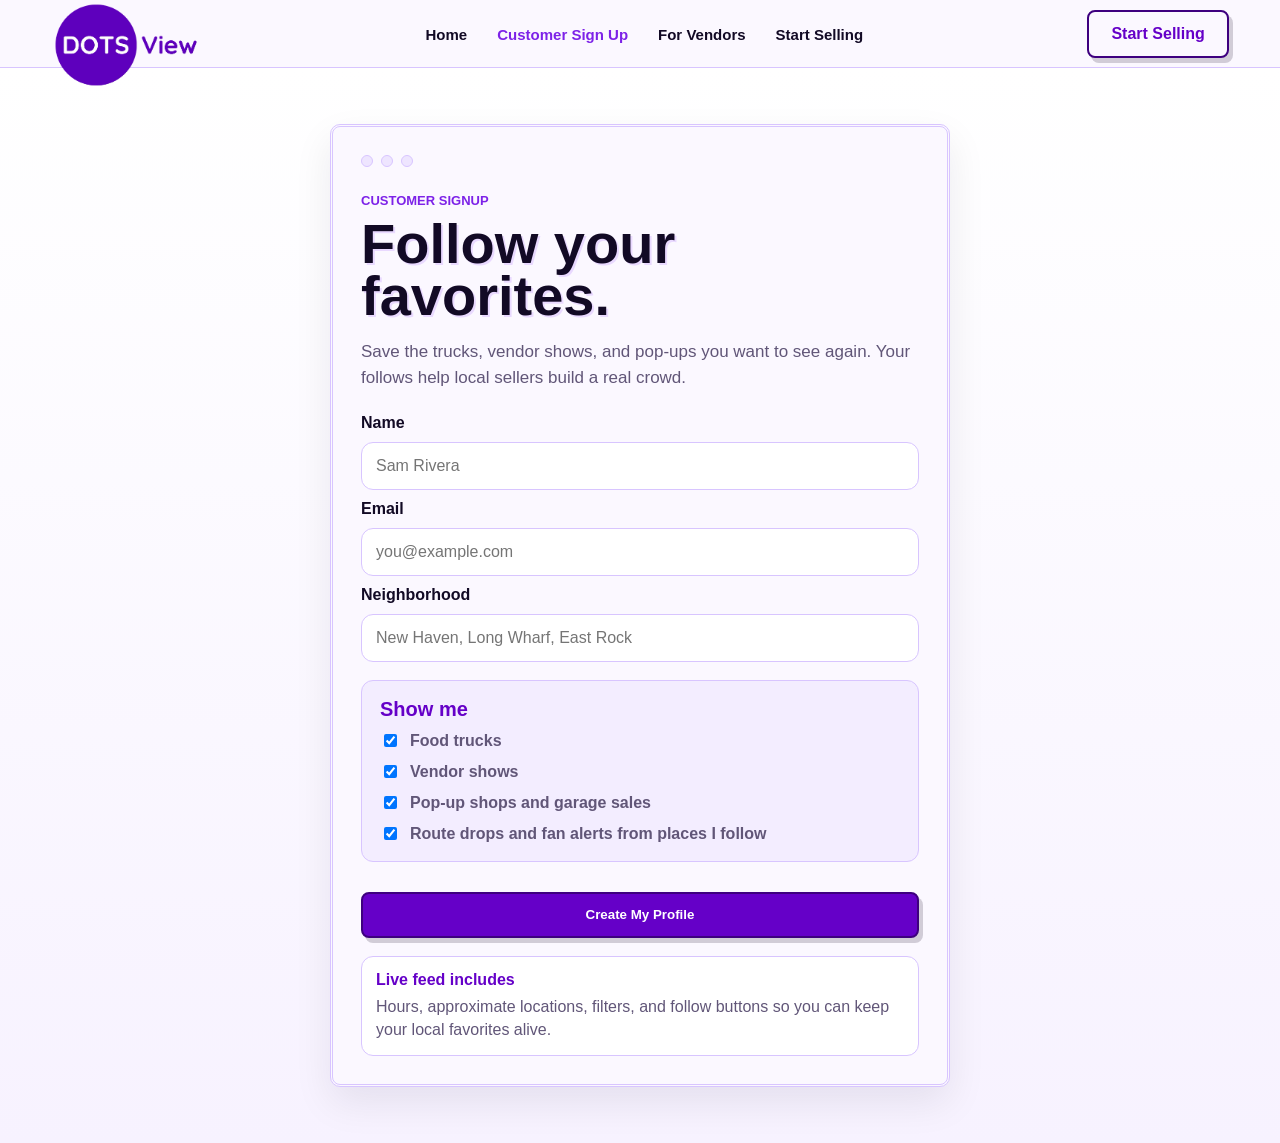
==== commit 581fa47f: "Add files via upload" ====
--- a/customer-signup.html
+++ b/customer-signup.html
@@ -31,7 +31,7 @@
 <h1 id="customer-title">Follow your favorites.</h1>
 <p class="lead">Save the trucks, vendor shows, and pop-ups you want to see again. Your follows help local sellers build a real crowd.</p>
 
-<form class="signin-form" action="livefeed.html" method="get">
+<form class="signin-form" action="customer-profile.html" method="get">
 <label for="customer-name">Name</label>
 <input id="customer-name" name="customer-name" type="text" placeholder="Sam Rivera" required>
 
@@ -49,7 +49,7 @@
 <label class="checkline"><input type="checkbox" name="wants-follow-alerts" checked>Route drops and fan alerts from places I follow</label>
 </div>
 
-<button class="btn primary btn-block" type="submit">Open the Live Feed</button>
+<button class="btn primary btn-block" type="submit">Create My Profile</button>
 </form>
 
 <div class="customer-preview">
--- a/styles.css
+++ b/styles.css
@@ -44,25 +44,34 @@
   top: 0;
   z-index: 10;
   background: rgba(251, 248, 255, .96);
-  border-bottom: 3px double var(--line);
-  padding: 18px 0;
+  border-bottom: 1px solid var(--line);
+  padding: 0;
+  height: 68px;
+  overflow: visible;
 }
 .nav {
   display: flex;
   align-items: center;
   justify-content: space-between;
   gap: 24px;
+  height: 68px;
 }
 .nav-actions {
   display: flex;
   align-items: center;
   gap: 10px;
+  min-height: 68px;
 }
 .brand,
 .logo,
 .wordmark {
   display: flex;
   align-items: center;
+  flex: 0 0 150px;
+  width: 150px;
+  height: 68px;
+  position: relative;
+  overflow: visible;
 }
 .wordmark {
   color: var(--purple);
@@ -76,6 +85,12 @@
   width: 150px;
   height: auto;
   display: block;
+  transform: none;
+  transform-origin: left center;
+  position: absolute;
+  left: 0;
+  top: 0;
+  z-index: 2;
 }
 nav {
   display: flex;
@@ -173,6 +188,10 @@
 .vendor-page .lead {
   margin-left: 0;
 }
+.vendor-page .grid {
+  grid-template-columns: minmax(0, 1fr) minmax(300px, 360px);
+  gap: 42px;
+}
 .badge {
   display: inline-flex;
   align-items: center;
@@ -207,7 +226,21 @@
   margin-top: 25px;
 }
 .vendor-page .cards {
-  grid-template-columns: repeat(4, minmax(0, 1fr));
+  grid-template-columns: repeat(2, minmax(280px, 1fr));
+  align-items: stretch;
+}
+.vendor-page .card {
+  min-width: 0;
+}
+.vendor-page .card:nth-child(2n),
+.vendor-page .card:nth-child(3n) {
+  transform: none;
+}
+.vendor-page .phone {
+  position: sticky;
+  top: 92px;
+  max-width: 360px;
+  margin-left: auto;
 }
 .card {
   background: var(--cream);
@@ -1618,22 +1651,492 @@
   color: var(--muted);
   font-weight: 900;
 }
+
+.customer-profile-page {
+  font-family: -apple-system, BlinkMacSystemFont, "Segoe UI", Inter, Arial, sans-serif;
+  background:
+    radial-gradient(circle at 8% 0%, rgba(101, 0, 200, .12), transparent 30%),
+    radial-gradient(circle at 88% 10%, rgba(125, 20, 234, .08), transparent 29%),
+    linear-gradient(180deg, #fff, #fbf7ff 48%, #fff);
+}
+.customer-profile-page header {
+  height: 68px;
+  padding: 0;
+  overflow: visible;
+  background: rgba(255, 255, 255, .92);
+  backdrop-filter: blur(20px);
+  border-bottom: 1px solid rgba(101, 0, 200, .12);
+}
+.customer-profile-page .nav {
+  height: 68px;
+}
+.customer-profile-page .btn,
+.customer-profile-page .cta {
+  border: 0;
+  border-radius: 9px;
+  box-shadow: 0 12px 26px rgba(101, 0, 200, .22);
+}
+.customer-profile-page .btn.primary {
+  background: linear-gradient(135deg, var(--purple), var(--purple-2));
+}
+.customer-profile-page h1,
+.customer-profile-page h2,
+.customer-profile-page h3 {
+  letter-spacing: 0;
+}
+.customer-profile-hero {
+  padding: 44px 0 32px;
+  background:
+    radial-gradient(circle at 3% 12%, rgba(101, 0, 200, .12), transparent 28%),
+    radial-gradient(circle at 88% 14%, rgba(101, 0, 200, .08), transparent 30%),
+    linear-gradient(90deg, #fff 0%, #fbf8ff 48%, #fff 100%);
+}
+.customer-profile-layout {
+  display: grid;
+  grid-template-columns: 1fr 340px;
+  gap: 24px;
+  align-items: stretch;
+}
+.customer-profile-main,
+.customer-side-card,
+.customer-map-card,
+.customer-vendor-card,
+.customer-feed-card {
+  background: white;
+  border: 1px solid rgba(101, 0, 200, .14);
+  box-shadow: 0 24px 70px rgba(101, 0, 200, .10);
+}
+.customer-profile-main {
+  border-radius: 30px;
+  overflow: hidden;
+}
+.customer-cover {
+  position: relative;
+  height: 230px;
+  background:
+    radial-gradient(circle at 23% 30%, rgba(101, 0, 200, .35), transparent 18%),
+    radial-gradient(circle at 72% 36%, rgba(125, 20, 234, .22), transparent 22%),
+    linear-gradient(135deg, #ffffff, #f5eaff 52%, #ffffff);
+}
+.customer-cover::before {
+  content: "";
+  position: absolute;
+  inset: 22px;
+  border-radius: 24px;
+  background:
+    linear-gradient(90deg, rgba(101, 0, 200, .055) 1px, transparent 1px),
+    linear-gradient(rgba(101, 0, 200, .055) 1px, transparent 1px);
+  background-size: 40px 40px;
+}
+.customer-cover-badge {
+  position: absolute;
+  top: 20px;
+  left: 20px;
+  z-index: 1;
+  background: white;
+  border: 1px solid rgba(101, 0, 200, .14);
+  color: var(--purple);
+  font-weight: 950;
+  border-radius: 999px;
+  padding: 10px 14px;
+  box-shadow: 0 12px 30px rgba(16, 10, 42, .10);
+}
+.customer-profile-body {
+  display: grid;
+  grid-template-columns: 116px 1fr;
+  gap: 20px;
+  padding: 0 26px 26px;
+}
+.customer-avatar {
+  position: relative;
+  z-index: 2;
+  display: grid;
+  place-items: center;
+  width: 116px;
+  height: 116px;
+  margin-top: -58px;
+  border: 6px solid white;
+  border-radius: 34px;
+  background: linear-gradient(135deg, var(--purple), var(--purple-2));
+  color: white;
+  font-size: 44px;
+  font-weight: 950;
+  box-shadow: 0 18px 46px rgba(101, 0, 200, .22);
+}
+.customer-profile-text {
+  padding-top: 22px;
+}
+.customer-profile-text h1 {
+  margin: 0;
+  font-size: clamp(36px, 5vw, 62px);
+  line-height: .92;
+  font-weight: 950;
+}
+.customer-profile-text p,
+.customer-side-card p,
+.customer-section-title p,
+.customer-vendor-content p,
+.customer-feed-card p,
+.customer-privacy p {
+  color: var(--muted);
+  line-height: 1.5;
+}
+.customer-stats {
+  display: grid;
+  grid-template-columns: repeat(4, 1fr);
+  gap: 12px;
+  margin-top: 22px;
+}
+.customer-stats div {
+  background: #fdfbff;
+  border: 1px solid rgba(101, 0, 200, .14);
+  border-radius: 18px;
+  padding: 15px;
+}
+.customer-stats strong {
+  display: block;
+  font-size: 24px;
+}
+.customer-stats span {
+  color: var(--muted);
+  font-size: 13px;
+  font-weight: 800;
+}
+.customer-side-card {
+  border-radius: 30px;
+  padding: 24px;
+}
+.customer-side-card h2,
+.customer-section-title h2 {
+  margin: 0;
+  font-size: clamp(30px, 4vw, 54px);
+  line-height: .95;
+}
+.customer-action-grid {
+  display: grid;
+  gap: 11px;
+}
+.customer-action-grid a {
+  display: flex;
+  align-items: center;
+  justify-content: space-between;
+  gap: 12px;
+  border: 1px solid rgba(101, 0, 200, .14);
+  background: #fdfbff;
+  border-radius: 18px;
+  padding: 15px;
+  font-weight: 900;
+}
+.customer-action-grid span {
+  color: var(--muted);
+  font-size: 13px;
+  font-weight: 800;
+}
+.customer-section {
+  padding: 42px 0;
+}
+.customer-section-title {
+  display: flex;
+  align-items: end;
+  justify-content: space-between;
+  gap: 18px;
+  margin-bottom: 20px;
+}
+.customer-section-title p {
+  max-width: 520px;
+  margin: 0;
+}
+.customer-map-card {
+  border-radius: 34px;
+  overflow: hidden;
+}
+.customer-map-top {
+  display: flex;
+  align-items: center;
+  justify-content: space-between;
+  gap: 18px;
+  padding: 22px 24px;
+}
+.customer-search {
+  flex: 1;
+  min-height: 50px;
+  display: flex;
+  align-items: center;
+  border: 1px solid rgba(101, 0, 200, .14);
+  border-radius: 17px;
+  background: #f8f0ff;
+  color: var(--muted);
+  padding: 0 16px;
+  font-weight: 850;
+}
+.customer-filter {
+  width: 58px;
+  min-height: 50px;
+  display: grid;
+  place-items: center;
+  border: 1px solid rgba(101, 0, 200, .14);
+  border-radius: 17px;
+  background: white;
+  color: var(--purple);
+  font-weight: 900;
+}
+.customer-map {
+  position: relative;
+  height: 520px;
+  overflow: hidden;
+  background:
+    linear-gradient(90deg, rgba(101, 0, 200, .045) 1px, transparent 1px),
+    linear-gradient(rgba(101, 0, 200, .045) 1px, transparent 1px),
+    linear-gradient(135deg, #fbf8ff, #fff);
+  background-size: 54px 54px, 54px 54px, auto;
+}
+.customer-map::before {
+  content: "";
+  position: absolute;
+  left: -5%;
+  right: -5%;
+  top: 42%;
+  height: 88px;
+  background: rgba(101, 0, 200, .055);
+  border-top: 2px solid rgba(101, 0, 200, .09);
+  border-bottom: 2px solid rgba(101, 0, 200, .09);
+  transform: rotate(-9deg);
+}
+.customer-map::after {
+  content: "";
+  position: absolute;
+  left: 10%;
+  right: 10%;
+  top: 28%;
+  bottom: 22%;
+  border: 3px dashed rgba(101, 0, 200, .18);
+  border-radius: 50%;
+  transform: rotate(-12deg);
+}
+.customer-user-dot {
+  position: absolute;
+  left: 47%;
+  top: 48%;
+  z-index: 3;
+  width: 24px;
+  height: 24px;
+  border-radius: 50%;
+  background: var(--purple);
+  box-shadow: 0 0 0 14px rgba(101, 0, 200, .15), 0 0 0 32px rgba(101, 0, 200, .08), 0 0 36px rgba(101, 0, 200, .50);
+}
+.customer-user-label,
+.customer-map-label {
+  position: absolute;
+  z-index: 4;
+  background: white;
+  border: 1px solid rgba(101, 0, 200, .14);
+  box-shadow: 0 12px 30px rgba(16, 10, 42, .10);
+}
+.customer-user-label {
+  left: calc(47% + 34px);
+  top: calc(48% - 30px);
+  min-width: 220px;
+  border-radius: 18px;
+  padding: 13px 15px;
+}
+.customer-user-label strong,
+.customer-user-label span {
+  display: block;
+}
+.customer-user-label span {
+  color: var(--purple);
+  font-size: 13px;
+  font-weight: 900;
+}
+.customer-vendor-dot {
+  position: absolute;
+  z-index: 2;
+  width: 18px;
+  height: 18px;
+  border-radius: 50%;
+  box-shadow: 0 0 0 10px rgba(101, 0, 200, .12);
+}
+.cv1 { left: 24%; top: 33%; background: #ff9b2f; box-shadow: 0 0 0 10px rgba(255, 155, 47, .15); }
+.cv2 { left: 70%; top: 31%; background: var(--purple); }
+.cv3 { left: 64%; top: 66%; background: #3b7cff; box-shadow: 0 0 0 10px rgba(59, 124, 255, .14); }
+.cv4 { left: 30%; top: 72%; background: #ff4fb8; box-shadow: 0 0 0 10px rgba(255, 79, 184, .14); }
+.customer-map-label {
+  border-radius: 999px;
+  padding: 8px 11px;
+  font-size: 12px;
+  font-weight: 900;
+}
+.cl1 { left: 26%; top: 28%; }
+.cl2 { left: 72%; top: 26%; }
+.cl3 { left: 66%; top: 61%; }
+.cl4 { left: 32%; top: 67%; }
+.customer-map-bottom {
+  position: absolute;
+  left: 20px;
+  right: 20px;
+  bottom: 20px;
+  z-index: 4;
+  display: grid;
+  grid-template-columns: repeat(3, 1fr);
+  gap: 12px;
+}
+.customer-map-bottom div {
+  background: rgba(255, 255, 255, .88);
+  backdrop-filter: blur(16px);
+  border: 1px solid rgba(101, 0, 200, .14);
+  border-radius: 20px;
+  padding: 15px;
+}
+.customer-map-bottom strong {
+  display: block;
+  font-size: 20px;
+}
+.customer-map-bottom span {
+  color: var(--muted);
+  font-size: 13px;
+  font-weight: 800;
+}
+.customer-vendor-grid,
+.customer-feed-grid {
+  display: grid;
+  gap: 16px;
+}
+.customer-vendor-grid {
+  grid-template-columns: repeat(3, 1fr);
+}
+.customer-feed-grid {
+  grid-template-columns: 1.2fr .8fr;
+}
+.customer-vendor-card {
+  overflow: hidden;
+  border-radius: 26px;
+}
+.customer-vendor-photo {
+  position: relative;
+  height: 150px;
+  background:
+    radial-gradient(circle at 24% 22%, rgba(255, 255, 255, .38), transparent 18%),
+    linear-gradient(135deg, rgba(101, 0, 200, .26), rgba(255, 255, 255, .65));
+}
+.tacos-photo { background: linear-gradient(135deg, rgba(101, 0, 200, .20), rgba(255, 155, 47, .28)), radial-gradient(circle at 60% 40%, #fff, transparent 24%); }
+.coffee-photo { background: linear-gradient(135deg, rgba(101, 0, 200, .20), rgba(59, 124, 255, .20)), radial-gradient(circle at 32% 32%, #fff, transparent 22%); }
+.dessert-photo { background: linear-gradient(135deg, rgba(101, 0, 200, .20), rgba(255, 79, 184, .24)), radial-gradient(circle at 66% 30%, #fff, transparent 24%); }
+.customer-vendor-photo span {
+  position: absolute;
+  top: 14px;
+  left: 14px;
+  background: white;
+  color: #19c37d;
+  border-radius: 999px;
+  padding: 8px 10px;
+  font-size: 12px;
+  font-weight: 950;
+}
+.customer-vendor-content,
+.customer-feed-card {
+  padding: 18px;
+}
+.customer-vendor-content h3,
+.customer-feed-card h3,
+.customer-privacy h3 {
+  margin: 0 0 7px;
+  font-size: 28px;
+  line-height: 1;
+}
+.customer-follow-btn {
+  display: block;
+  margin-top: 14px;
+  text-align: center;
+  background: linear-gradient(135deg, var(--purple), var(--purple-2));
+  color: white;
+  border-radius: 999px;
+  padding: 13px;
+  font-weight: 950;
+}
+.customer-feed-card {
+  border-radius: 30px;
+}
+.customer-activity {
+  display: grid;
+  gap: 12px;
+  margin-top: 14px;
+}
+.customer-activity div {
+  display: flex;
+  justify-content: space-between;
+  gap: 14px;
+  border: 1px solid rgba(101, 0, 200, .14);
+  background: #fdfbff;
+  border-radius: 18px;
+  padding: 15px;
+}
+.customer-activity span {
+  color: var(--muted);
+  font-size: 13px;
+  font-weight: 800;
+}
+.customer-privacy {
+  border-radius: 30px;
+  padding: 26px;
+  background: linear-gradient(135deg, #4d00a8, var(--purple));
+  color: white;
+}
+.customer-privacy p {
+  color: rgba(255, 255, 255, .84);
+}
+.customer-privacy > div {
+  display: grid;
+  gap: 11px;
+  margin-top: 18px;
+}
+.customer-privacy span {
+  display: flex;
+  justify-content: space-between;
+  gap: 12px;
+  border: 1px solid rgba(255, 255, 255, .16);
+  background: rgba(255, 255, 255, .08);
+  border-radius: 17px;
+  padding: 14px;
+}
 .community-panel {
   position: absolute;
   right: 22px;
   top: 22px;
+  width: min(260px, calc(100% - 44px));
+  z-index: 4;
+}
+.community-panel summary {
+  display: flex;
+  align-items: center;
+  justify-content: center;
+  min-height: 42px;
+  padding: 10px 14px;
+  border: 1px solid var(--line);
+  border-radius: 999px;
+  background: rgba(255, 255, 255, .96);
+  color: var(--purple);
+  font-weight: 900;
+  box-shadow: 0 12px 26px rgba(18, 10, 37, .10);
+  cursor: pointer;
+  list-style: none;
+}
+.community-panel summary::-webkit-details-marker {
+  display: none;
+}
+.community-panel[open] summary {
+  border-radius: 14px 14px 0 0;
+  background: var(--purple);
+  color: white;
+}
+.community-panel-body {
   display: grid;
   gap: 9px;
-  width: min(270px, calc(100% - 44px));
-  padding: 16px;
+  padding: 12px;
   border: 1px solid var(--line);
-  border-radius: 14px;
-  background: rgba(255, 255, 255, .94);
+  border-top: 0;
+  border-radius: 0 0 14px 14px;
+  background: rgba(255, 255, 255, .96);
   box-shadow: 0 16px 34px rgba(18, 10, 37, .12);
-  z-index: 4;
-}
-.community-panel strong {
-  font-size: 18px;
 }
 .community-panel button {
   min-height: 40px;
@@ -1694,20 +2197,69 @@
   .livefeed-top {
     grid-template-columns: 1fr;
   }
+  .customer-profile-layout,
+  .customer-vendor-grid,
+  .customer-feed-grid {
+    grid-template-columns: 1fr;
+  }
+  .customer-section-title {
+    display: grid;
+    align-items: start;
+  }
+  .customer-map-bottom {
+    grid-template-columns: 1fr;
+  }
   .feed-filters { justify-content: flex-start; }
   h1 { font-size: 50px; }
   .hero { padding: 48px 0; }
   .screen,
   .map-card,
   .vendor-map { min-height: 520px; }
+  .vendor-page .grid {
+    grid-template-columns: 1fr;
+  }
+  .vendor-page .cards {
+    grid-template-columns: repeat(2, minmax(260px, 1fr));
+  }
+  .vendor-page .phone {
+    position: static;
+    max-width: 430px;
+    margin: 18px auto 0;
+  }
 }
 
 @media (max-width: 640px) {
-  header { padding: 14px 0; }
+  header { padding: 0; }
+  .nav {
+    gap: 12px;
+  }
+  .brand,
+  .logo {
+    flex-basis: 126px;
+    width: 126px;
+  }
   .brand img,
-  .logo img { width: 126px; }
+  .logo img {
+    width: 126px;
+    transform: none;
+  }
+  .nav-actions {
+    display: none;
+  }
   .cta { padding: 12px 14px; }
   .hero { text-align: left; }
+  .vendor-page .hero {
+    padding-top: 42px;
+  }
+  h1,
+  .livefeed-top h1,
+  .customer-profile-text h1 {
+    font-size: 40px;
+    line-height: .98;
+  }
+  .lead {
+    font-size: 17px;
+  }
   .lead { margin-left: 0; }
   .actions,
   .actions-center,
@@ -1715,15 +2267,18 @@
   .btn,
   .cta { width: 100%; }
   .nav .cta { width: auto; }
-  .nav-actions {
-    width: 100%;
-    flex-direction: column;
-    align-items: stretch;
-  }
-  .nav-actions .btn {
-    width: 100%;
-  }
   .phone { border-width: 6px; }
+  .vendor-page .cards,
+  .cards,
+  .home-card-grid {
+    grid-template-columns: 1fr;
+  }
+  .card {
+    padding: 20px;
+  }
+  .pass-prices {
+    grid-template-columns: 1fr 1fr;
+  }
   .map-ui { grid-template-columns: 1fr; }
   .vendor-map { min-height: 620px; }
   .beach-strip { bottom: 31%; padding-left: 9%; }
@@ -1746,9 +2301,31 @@
   .demand-hotspot { left: 28%; top: 31%; }
   .hotspot-secondary { right: 8%; bottom: 28%; }
   .community-panel {
-    top: auto;
+    top: 16px;
     right: 16px;
-    bottom: 132px;
+    bottom: auto;
+    width: min(220px, calc(100% - 32px));
+  }
+  .customer-profile-page .nav-actions {
+    display: none;
+  }
+  .customer-profile-hero {
+    padding-top: 30px;
+  }
+  .customer-profile-body {
+    grid-template-columns: 1fr;
+  }
+  .customer-stats {
+    grid-template-columns: 1fr 1fr;
+  }
+  .customer-map {
+    height: 620px;
+  }
+  .customer-user-label {
+    left: 22px;
+    right: 22px;
+    top: 80px;
+    min-width: 0;
   }
   .marker-card {
     left: -70px;
@@ -1761,3 +2338,115 @@
   .m5 { left: 13%; top: 23%; }
   .m6 { right: 22%; top: 57%; }
 }
+
+/* Visual cleanup: remove generated-looking grid textures and purple glow blobs. */
+body {
+  background: linear-gradient(180deg, #fff, var(--soft) 46%, #fff);
+  background-size: auto;
+}
+.hero,
+.why,
+.auth-shell,
+.customer-profile-page,
+.customer-profile-hero {
+  background: linear-gradient(180deg, #fff, var(--soft));
+  background-size: auto;
+}
+.customer-cover,
+.cover {
+  background: linear-gradient(135deg, #ffffff, #f5efff 58%, #ffffff);
+}
+.customer-cover::before,
+.cover::before,
+.customer-map::after,
+.map::after {
+  display: none;
+}
+.customer-map,
+.map-card,
+.map,
+.vendor-map,
+.live-map,
+.screen {
+  background-image: none;
+  background-color: #fbf9ff;
+  background-size: auto;
+}
+.real-map,
+.live-map,
+.customer-map {
+  background:
+    linear-gradient(160deg, rgba(255, 255, 255, .82), rgba(245, 240, 255, .74)),
+    #fbf9ff;
+}
+.terrain,
+.demand-hotspot,
+.hotspot-secondary,
+.hotspot,
+.support-route,
+.route-line,
+.route {
+  animation: none;
+  filter: none;
+}
+.demand-hotspot,
+.hotspot-secondary {
+  width: auto;
+  height: auto;
+  min-width: 170px;
+  min-height: 0;
+  border-radius: 16px;
+  background: rgba(255, 255, 255, .88);
+  border: 1px solid var(--line);
+  box-shadow: 0 12px 28px rgba(18, 10, 37, .10);
+  padding: 14px;
+}
+.hotspot {
+  background: rgba(255, 255, 255, .90);
+  box-shadow: 0 12px 28px rgba(18, 10, 37, .10);
+}
+.support-route,
+.route-line,
+.route {
+  border-color: rgba(101, 0, 200, .20);
+  opacity: .45;
+}
+.pulse,
+.live-dot {
+  animation: none;
+  box-shadow: none;
+}
+.status-dot,
+.dot,
+.vendor-pin,
+.user-dot,
+.customer-user-dot,
+.customer-vendor-dot,
+.map-marker.is-selected .marker-icon {
+  box-shadow: 0 8px 18px rgba(18, 10, 37, .14);
+}
+.d1,
+.d2,
+.d3,
+.d4,
+.d5,
+.cv1,
+.cv2,
+.cv3,
+.cv4 {
+  box-shadow: 0 8px 18px rgba(18, 10, 37, .14);
+}
+.customer-profile-main,
+.customer-side-card,
+.customer-map-card,
+.customer-vendor-card,
+.customer-feed-card,
+.card,
+.phone,
+.map-card,
+.vendor-map,
+.live-map,
+.signin-window,
+.status-panel {
+  box-shadow: 0 16px 38px rgba(18, 10, 37, .08);
+}
